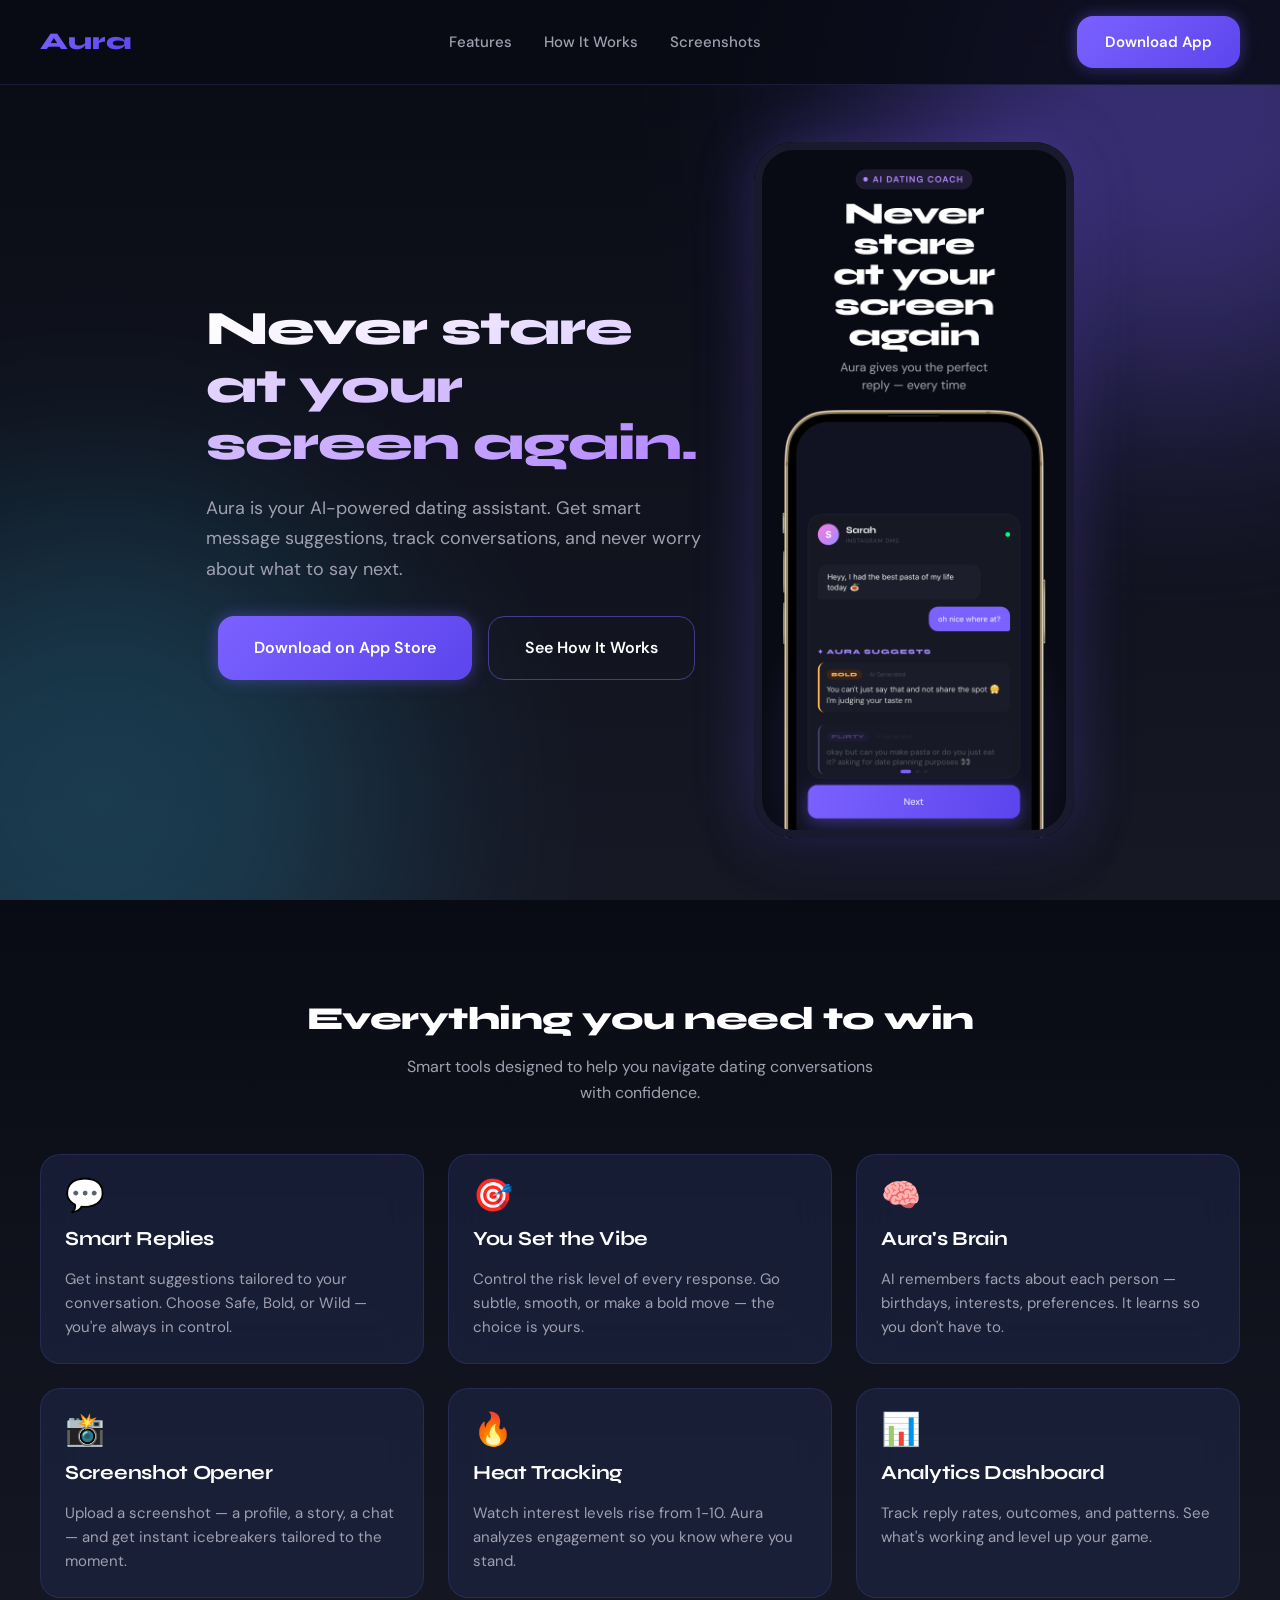
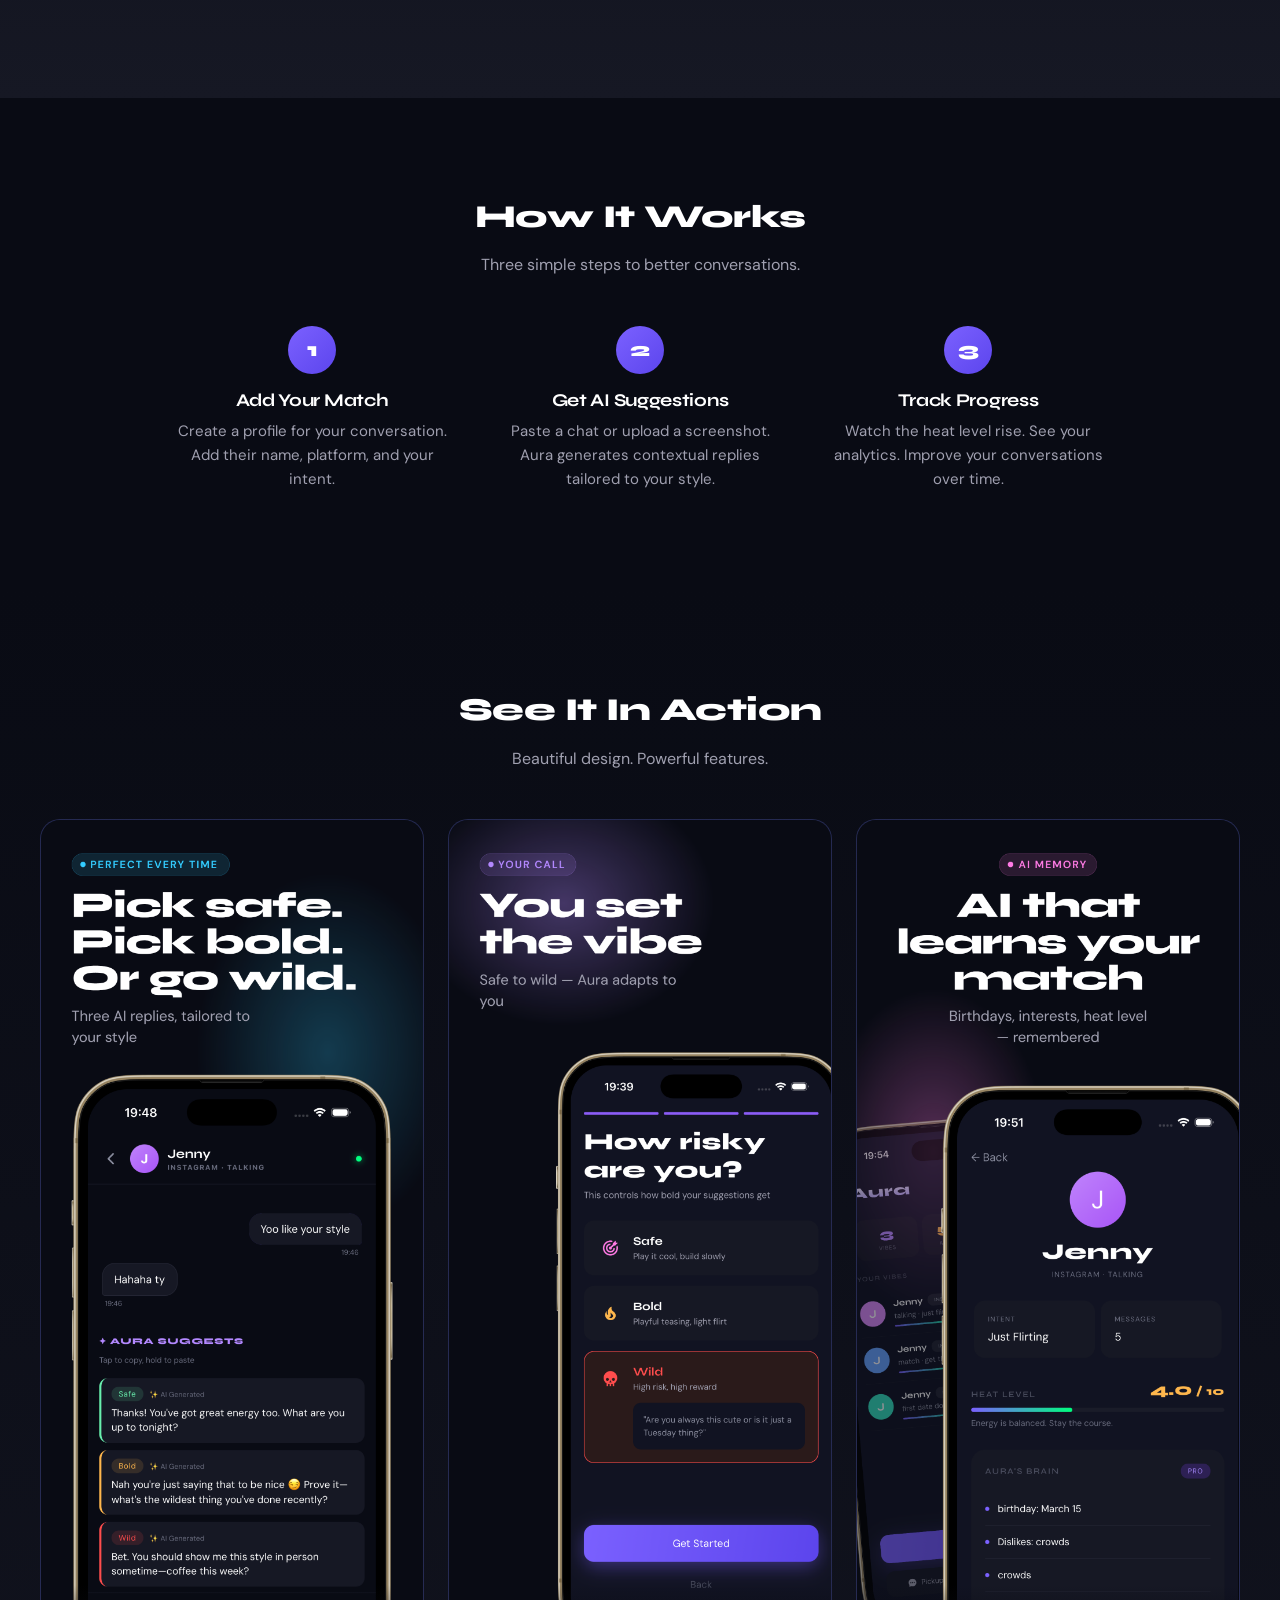
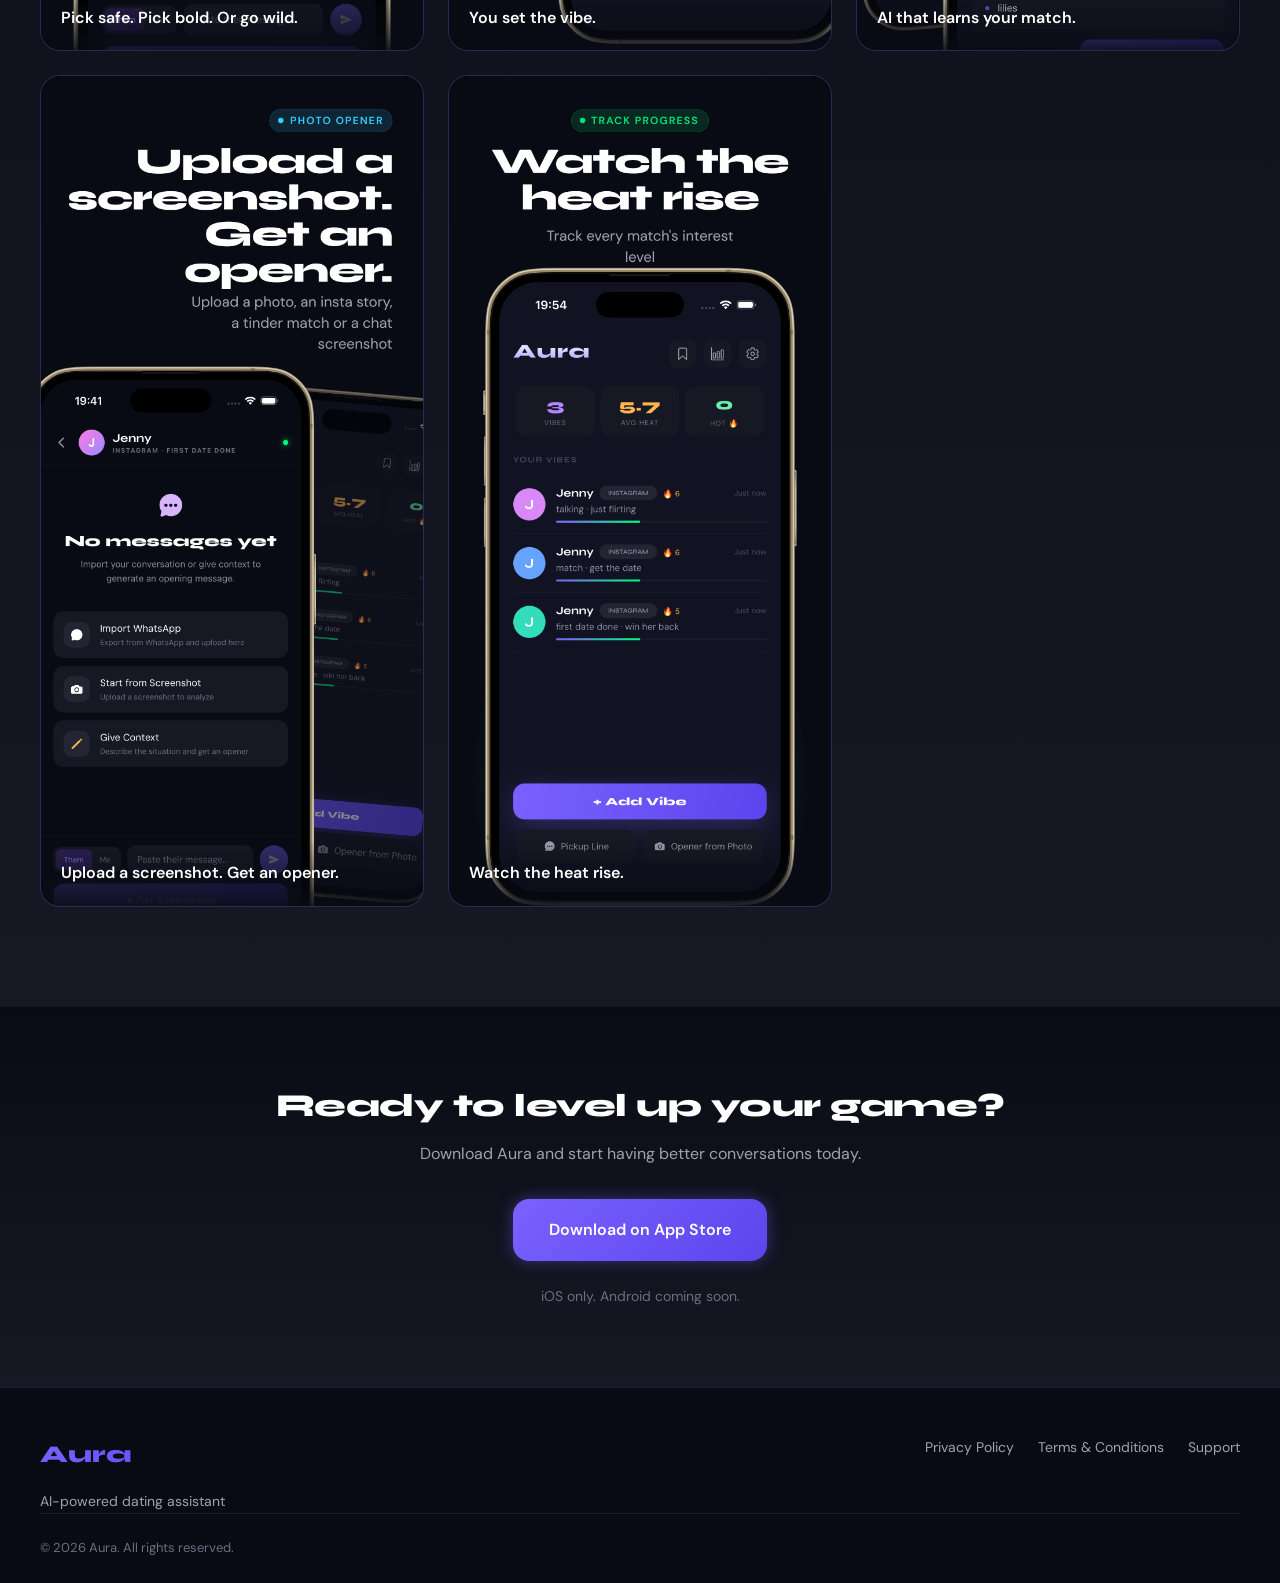
==== index.html @ 67057d3a "First commit" ====
<!DOCTYPE html>
<html lang="en">
<head>
  <meta charset="UTF-8">
  <meta name="viewport" content="width=device-width, initial-scale=1.0">
  <title>Aura - AI Dating Assistant | Never Stare at Your Screen Again</title>
  <meta name="description" content="Aura is your AI-powered dating assistant. Get smart message suggestions, track conversations, and never worry about what to say next.">
  <meta name="keywords" content="dating app, AI assistant, dating advice, conversation starter, pickup lines, dating coach">

  <!-- Open Graph -->
  <meta property="og:title" content="Aura - AI Dating Assistant">
  <meta property="og:description" content="AI-powered replies that keep the conversation going. Never stare at your screen again.">
  <meta property="og:image" content="screenshots/01-hero-1320x2868.png">
  <meta property="og:url" content="https://sir-olexander.github.io/Aura">
  <meta property="og:type" content="website">

  <!-- Twitter -->
  <meta name="twitter:card" content="summary_large_image">
  <meta name="twitter:title" content="Aura - AI Dating Assistant">
  <meta name="twitter:description" content="AI-powered replies that keep the conversation going.">
  <meta name="twitter:image" content="screenshots/01-hero-1320x2868.png">

  <!-- Favicon -->
  <link rel="icon" type="image/png" href="screenshots/01-hero-1320x2868.png">

  <!-- Fonts -->
  <link rel="preconnect" href="https://fonts.googleapis.com">
  <link rel="preconnect" href="https://fonts.gstatic.com" crossorigin>
  <link href="https://fonts.googleapis.com/css2?family=DM+Sans:opsz,wght@9..40,400;9..40,500;9..40,600;9..40,700&family=Syne:wght@400;500;600;700;800;900&display=swap" rel="stylesheet">

  <!-- Styles -->
  <link rel="stylesheet" href="css/styles.css">
</head>
<body>
  <!-- Navigation -->
  <nav class="nav">
    <div class="nav__container">
      <a href="index.html" class="nav__logo">Aura</a>
      <div class="nav__links">
        <a href="#features" class="nav__link">Features</a>
        <a href="#how-it-works" class="nav__link">How It Works</a>
        <a href="#gallery" class="nav__link">Screenshots</a>
      </div>
      <a href="#download" class="btn btn--primary nav__cta">Download App</a>
      <button class="nav__mobile-toggle" aria-label="Toggle menu">
        <span></span>
        <span></span>
        <span></span>
      </button>
    </div>
  </nav>

  <!-- Mobile Menu -->
  <div class="mobile-menu">
    <a href="#features" class="mobile-menu__link">Features</a>
    <a href="#how-it-works" class="mobile-menu__link">How It Works</a>
    <a href="#gallery" class="mobile-menu__link">Screenshots</a>
    <a href="#download" class="btn btn--primary">Download App</a>
  </div>

  <!-- Hero Section -->
  <section class="hero">
    <div class="hero__background">
      <div class="hero__gradient"></div>
      <div class="hero__glow hero__glow--primary"></div>
      <div class="hero__glow hero__glow--secondary"></div>
    </div>
    <div class="container hero__container">
      <div class="hero__content">
        <h1 class="h1 hero__title">
          <span class="text-gradient">Never stare at your screen again.</span>
        </h1>
        <p class="hero__subtitle">
          Aura is your AI-powered dating assistant. Get smart message suggestions, track conversations, and never worry about what to say next.
        </p>
        <div class="hero__ctas">
          <a href="#download" class="btn btn--primary btn--large">Download on App Store</a>
          <a href="#how-it-works" class="btn btn--secondary btn--large">See How It Works</a>
        </div>
      </div>
      <div class="hero__screenshot animate-on-scroll">
        <div class="hero__phone">
          <img src="screenshots/01-hero-1320x2868.png" alt="Aura App Screenshot" loading="eager">
        </div>
      </div>
    </div>
  </section>

  <!-- Features Section -->
  <section id="features" class="features section">
    <div class="container">
      <div class="features__header">
        <h2 class="h2 features__title">Everything you need to win</h2>
        <p class="features__subtitle">Smart tools designed to help you navigate dating conversations with confidence.</p>
      </div>
      <div class="features__grid">
        <article class="glass-card feature-card animate-on-scroll">
          <div class="feature-card__icon">💬</div>
          <h3 class="feature-card__title">Smart Replies</h3>
          <p class="feature-card__description">Get instant suggestions tailored to your conversation. Choose Safe, Bold, or Wild — you're always in control.</p>
        </article>
        <article class="glass-card feature-card animate-on-scroll">
          <div class="feature-card__icon">🎯</div>
          <h3 class="feature-card__title">You Set the Vibe</h3>
          <p class="feature-card__description">Control the risk level of every response. Go subtle, smooth, or make a bold move — the choice is yours.</p>
        </article>
        <article class="glass-card feature-card animate-on-scroll">
          <div class="feature-card__icon">🧠</div>
          <h3 class="feature-card__title">Aura's Brain</h3>
          <p class="feature-card__description">AI remembers facts about each person — birthdays, interests, preferences. It learns so you don't have to.</p>
        </article>
        <article class="glass-card feature-card animate-on-scroll">
          <div class="feature-card__icon">📸</div>
          <h3 class="feature-card__title">Screenshot Opener</h3>
          <p class="feature-card__description">Upload a screenshot — a profile, a story, a chat — and get instant icebreakers tailored to the moment.</p>
        </article>
        <article class="glass-card feature-card animate-on-scroll">
          <div class="feature-card__icon">🔥</div>
          <h3 class="feature-card__title">Heat Tracking</h3>
          <p class="feature-card__description">Watch interest levels rise from 1-10. Aura analyzes engagement so you know where you stand.</p>
        </article>
        <article class="glass-card feature-card animate-on-scroll">
          <div class="feature-card__icon">📊</div>
          <h3 class="feature-card__title">Analytics Dashboard</h3>
          <p class="feature-card__description">Track reply rates, outcomes, and patterns. See what's working and level up your game.</p>
        </article>
      </div>
    </div>
  </section>

  <!-- How It Works Section -->
  <section id="how-it-works" class="how-it-works section">
    <div class="container">
      <div class="how-it-works__header">
        <h2 class="h2">How It Works</h2>
        <p class="text-secondary mt-2">Three simple steps to better conversations.</p>
      </div>
      <div class="how-it-works__steps">
        <div class="how-it-works__step animate-on-scroll">
          <div class="how-it-works__number">1</div>
          <div class="how-it-works__content">
            <h3 class="how-it-works__step-title">Add Your Match</h3>
            <p class="how-it-works__step-description">Create a profile for your conversation. Add their name, platform, and your intent.</p>
          </div>
        </div>
        <div class="how-it-works__step animate-on-scroll">
          <div class="how-it-works__number">2</div>
          <div class="how-it-works__content">
            <h3 class="how-it-works__step-title">Get AI Suggestions</h3>
            <p class="how-it-works__step-description">Paste a chat or upload a screenshot. Aura generates contextual replies tailored to your style.</p>
          </div>
        </div>
        <div class="how-it-works__step animate-on-scroll">
          <div class="how-it-works__number">3</div>
          <div class="how-it-works__content">
            <h3 class="how-it-works__step-title">Track Progress</h3>
            <p class="how-it-works__step-description">Watch the heat level rise. See your analytics. Improve your conversations over time.</p>
          </div>
        </div>
      </div>
    </div>
  </section>

  <!-- Screenshot Gallery -->
  <section id="gallery" class="gallery section">
    <div class="container">
      <div class="gallery__header">
        <h2 class="h2">See It In Action</h2>
        <p class="text-secondary mt-2">Beautiful design. Powerful features.</p>
      </div>
      <div class="gallery__grid">
        <div class="gallery__item animate-on-scroll">
          <img src="screenshots/02-replies-1320x2868.png" alt="Smart Replies" class="gallery__image" loading="lazy">
          <div class="gallery__caption">
            <p class="gallery__caption-title">Pick safe. Pick bold. Or go wild.</p>
          </div>
        </div>
        <div class="gallery__item animate-on-scroll">
          <img src="screenshots/03-risk-1320x2868.png" alt="Risk Levels" class="gallery__image" loading="lazy">
          <div class="gallery__caption">
            <p class="gallery__caption-title">You set the vibe.</p>
          </div>
        </div>
        <div class="gallery__item animate-on-scroll">
          <img src="screenshots/04-brain-1320x2868.png" alt="Aura's Brain" class="gallery__image" loading="lazy">
          <div class="gallery__caption">
            <p class="gallery__caption-title">AI that learns your match.</p>
          </div>
        </div>
        <div class="gallery__item animate-on-scroll">
          <img src="screenshots/05-import-1320x2868.png" alt="Screenshot Import" class="gallery__image" loading="lazy">
          <div class="gallery__caption">
            <p class="gallery__caption-title">Upload a screenshot. Get an opener.</p>
          </div>
        </div>
        <div class="gallery__item animate-on-scroll">
          <img src="screenshots/06-dashboard-1320x2868.png" alt="Analytics Dashboard" class="gallery__image" loading="lazy">
          <div class="gallery__caption">
            <p class="gallery__caption-title">Watch the heat rise.</p>
          </div>
        </div>
      </div>
    </div>
  </section>

  <!-- CTA Section -->
  <section id="download" class="cta">
    <div class="container">
      <h2 class="h2 cta__title">Ready to level up your game?</h2>
      <p class="cta__subtitle">Download Aura and start having better conversations today.</p>
      <div class="cta__buttons">
        <a href="#" class="btn btn--primary btn--large">Download on App Store</a>
      </div>
      <p class="text-muted mt-3" style="font-size: 14px;">iOS only. Android coming soon.</p>
    </div>
  </section>

  <!-- Footer -->
  <footer class="footer">
    <div class="container">
      <div class="footer__content">
        <div class="footer__brand">
          <a href="index.html" class="footer__logo">Aura</a>
          <p class="footer__tagline">AI-powered dating assistant</p>
        </div>
        <div class="footer__links">
          <a href="privacy.html" class="footer__link">Privacy Policy</a>
          <a href="terms.html" class="footer__link">Terms & Conditions</a>
          <a href="mailto:support@aura.app" class="footer__link">Support</a>
        </div>
      </div>
      <div class="footer__bottom">
        <p class="footer__copyright">© 2026 Aura. All rights reserved.</p>
      </div>
    </div>
  </footer>

  <!-- JavaScript -->
  <script src="js/main.js"></script>
</body>
</html>
---- css/styles.css ----
/* Aura Landing Page - Design System */
/* Based on src/theme/theme.ts */

/* ========== CSS Variables ========== */
:root {
  /* Backgrounds */
  --color-bg: #090B14;
  --color-surface: #161824;
  --color-surface-solid: #161824;

  /* Primary */
  --color-primary: #7B61FF;
  --color-primary-light: #B388FF;
  --color-primary-dark: #5C45ED;

  /* Secondary */
  --color-secondary: #33CCFF;

  /* Status */
  --color-success: #00E676;
  --color-success-dark: #059669;
  --color-warning: #FFB74D;
  --color-danger: #FF4D4D;
  --color-pink: #FF7BE5;

  /* Text */
  --color-text: #FFFFFF;
  --color-text-secondary: #A0A0B0;
  --color-text-muted: #6B6E80;

  /* Borders */
  --color-border: rgba(130, 120, 255, 0.15);
  --color-border-active: rgba(123, 97, 255, 0.5);

  /* Gradients */
  --gradient-primary: linear-gradient(135deg, #7B61FF, #5C45ED);
  --gradient-accent: linear-gradient(135deg, #33CCFF, #7B61FF);
  --gradient-bg: linear-gradient(180deg, #090B14, #161824);

  /* Glassmorphism */
  --glass-bg: rgba(30, 40, 75, 0.55);
  --glass-border: rgba(130, 120, 255, 0.15);

  /* Effects */
  --glow-shadow: 0 0 20px rgba(168, 85, 247, 0.5);
  --border-radius-sm: 12px;
  --border-radius-standard: 16px;
  --border-radius-card: 20px;

  /* Typography */
  --font-headline: 'Syne', sans-serif;
  --font-body: 'DM Sans', sans-serif;

  /* Spacing */
  --container-max: 1200px;
  --container-padding: 20px;
}

/* ========== Reset & Base ========== */
*, *::before, *::after {
  box-sizing: border-box;
  margin: 0;
  padding: 0;
}

html {
  scroll-behavior: smooth;
}

body {
  font-family: var(--font-body);
  font-size: 16px;
  line-height: 1.6;
  color: var(--color-text);
  background: var(--color-bg);
  -webkit-font-smoothing: antialiased;
  -moz-osx-font-smoothing: grayscale;
}

img {
  max-width: 100%;
  height: auto;
  display: block;
}

a {
  color: inherit;
  text-decoration: none;
}

ul, ol {
  list-style: none;
}

/* ========== Typography ========== */
h1, h2, h3, h4, h5, h6 {
  font-family: var(--font-headline);
  font-weight: 800;
  line-height: 1.2;
}

.h1, h1 {
  font-size: clamp(32px, 6vw, 48px);
  font-weight: 900;
  letter-spacing: -1px;
}

.h2, h2 {
  font-size: clamp(24px, 4vw, 32px);
  letter-spacing: -0.5px;
}

.h3, h3 {
  font-size: clamp(20px, 3vw, 24px);
  font-weight: 700;
  letter-spacing: -0.3px;
}

.h4, h4 {
  font-size: 18px;
  font-weight: 700;
  letter-spacing: -0.2px;
}

.text-gradient {
  background: linear-gradient(135deg, var(--color-text), var(--color-primary-light));
  -webkit-background-clip: text;
  -webkit-text-fill-color: transparent;
  background-clip: text;
}

.text-secondary {
  color: var(--color-text-secondary);
}

.text-muted {
  color: var(--color-text-muted);
}

/* ========== Layout ========== */
.container {
  max-width: var(--container-max);
  margin: 0 auto;
  padding: 0 var(--container-padding);
}

.section {
  padding: 80px 0;
}

@media (min-width: 768px) {
  :root {
    --container-padding: 40px;
  }
  .section {
    padding: 100px 0;
  }
}

@media (min-width: 1280px) {
  :root {
    --container-max: 1400px;
  }
}

/* ========== Navigation ========== */
.nav {
  position: fixed;
  top: 0;
  left: 0;
  right: 0;
  z-index: 1000;
  background: rgba(9, 11, 20, 0.85);
  backdrop-filter: blur(20px);
  -webkit-backdrop-filter: blur(20px);
  border-bottom: 1px solid var(--color-border);
}

.nav__container {
  display: flex;
  align-items: center;
  justify-content: space-between;
  padding: 16px var(--container-padding);
  max-width: var(--container-max);
  margin: 0 auto;
}

.nav__logo {
  font-family: var(--font-headline);
  font-size: 24px;
  font-weight: 800;
  background: var(--gradient-primary);
  -webkit-background-clip: text;
  -webkit-text-fill-color: transparent;
  background-clip: text;
}

.nav__links {
  display: none;
  gap: 32px;
}

.nav__link {
  color: var(--color-text-secondary);
  font-size: 15px;
  font-weight: 500;
  transition: color 0.2s ease;
}

.nav__link:hover {
  color: var(--color-text);
}

.nav__cta {
  display: none;
}

.nav__mobile-toggle {
  display: flex;
  flex-direction: column;
  gap: 5px;
  background: none;
  border: none;
  cursor: pointer;
  padding: 8px;
}

.nav__mobile-toggle span {
  display: block;
  width: 24px;
  height: 2px;
  background: var(--color-text);
  transition: transform 0.2s ease, opacity 0.2s ease;
}

.nav__mobile-toggle.active span:nth-child(1) {
  transform: translateY(7px) rotate(45deg);
}

.nav__mobile-toggle.active span:nth-child(2) {
  opacity: 0;
}

.nav__mobile-toggle.active span:nth-child(3) {
  transform: translateY(-7px) rotate(-45deg);
}

/* Mobile menu */
.mobile-menu {
  position: fixed;
  top: 60px;
  left: 0;
  right: 0;
  bottom: 0;
  background: var(--color-bg);
  padding: 24px;
  display: none;
  flex-direction: column;
  gap: 24px;
  z-index: 999;
}

.mobile-menu.active {
  display: flex;
}

.mobile-menu__link {
  font-size: 18px;
  color: var(--color-text-secondary);
  padding: 12px 0;
  border-bottom: 1px solid var(--color-border);
}

@media (min-width: 768px) {
  .nav__links {
    display: flex;
  }
  .nav__cta {
    display: block;
  }
  .nav__mobile-toggle {
    display: none;
  }
}

/* ========== Buttons ========== */
.btn {
  display: inline-flex;
  align-items: center;
  justify-content: center;
  gap: 8px;
  padding: 14px 28px;
  font-family: var(--font-body);
  font-size: 15px;
  font-weight: 600;
  border-radius: var(--border-radius-standard);
  border: none;
  cursor: pointer;
  transition: transform 0.2s ease, box-shadow 0.2s ease;
  text-decoration: none;
}

.btn:active {
  transform: scale(0.97);
}

.btn--primary {
  background: var(--gradient-primary);
  color: var(--color-text);
  box-shadow: 0 0 16px rgba(123, 97, 255, 0.4);
}

.btn--primary:hover {
  box-shadow: 0 0 24px rgba(123, 97, 255, 0.6);
  transform: translateY(-2px);
}

.btn--secondary {
  background: transparent;
  color: var(--color-text);
  border: 1px solid var(--color-border-active);
}

.btn--secondary:hover {
  background: rgba(123, 97, 255, 0.1);
  border-color: var(--color-primary);
}

.btn--large {
  padding: 18px 36px;
  font-size: 16px;
}

/* ========== Glass Card ========== */
.glass-card {
  background: var(--glass-bg);
  border: 1px solid var(--glass-border);
  border-radius: var(--border-radius-card);
  backdrop-filter: blur(20px);
  -webkit-backdrop-filter: blur(20px);
  padding: 24px;
  transition: transform 0.2s ease, border-color 0.2s ease;
}

.glass-card:hover {
  border-color: rgba(160, 120, 255, 0.3);
  transform: translateY(-4px);
}

.glass-card--elevated {
  border-color: rgba(160, 120, 255, 0.5);
  background: rgba(30, 40, 75, 0.08);
}

.glass-card--highlighted {
  border-color: rgba(168, 85, 247, 0.35);
  background: rgba(30, 40, 75, 0.1);
  box-shadow: 0 4px 16px rgba(168, 85, 247, 0.15);
}

/* ========== Hero Section ========== */
.hero {
  position: relative;
  min-height: 100vh;
  display: flex;
  align-items: center;
  padding-top: 80px;
  overflow: hidden;
}

.hero__background {
  position: absolute;
  inset: 0;
  z-index: -1;
}

.hero__gradient {
  position: absolute;
  inset: 0;
  background: var(--gradient-bg);
}

.hero__glow {
  position: absolute;
  width: 600px;
  height: 600px;
  border-radius: 50%;
  filter: blur(120px);
  opacity: 0.4;
}

.hero__glow--primary {
  background: var(--color-primary);
  top: -200px;
  right: -200px;
}

.hero__glow--secondary {
  background: var(--color-secondary);
  bottom: -200px;
  left: -200px;
  opacity: 0.2;
}

.hero__container {
  display: flex;
  flex-direction: column;
  align-items: center;
  gap: 48px;
  text-align: center;
}

.hero__content {
  max-width: 600px;
}

.hero__title {
  margin-bottom: 20px;
}

.hero__subtitle {
  font-size: 18px;
  color: var(--color-text-secondary);
  margin-bottom: 32px;
  line-height: 1.7;
}

.hero__ctas {
  display: flex;
  flex-direction: column;
  gap: 16px;
}

.hero__screenshot {
  position: relative;
  max-width: 280px;
}

.hero__phone {
  position: relative;
  border-radius: 40px;
  overflow: hidden;
  box-shadow:
    0 0 60px rgba(123, 97, 255, 0.3),
    0 25px 50px -12px rgba(0, 0, 0, 0.5);
}

.hero__phone::before {
  content: '';
  position: absolute;
  inset: 0;
  border: 8px solid #1a1a2e;
  border-radius: 40px;
  pointer-events: none;
  z-index: 10;
}

.hero__phone img {
  width: 100%;
  display: block;
}

@media (min-width: 768px) {
  .hero__ctas {
    flex-direction: row;
    justify-content: center;
  }
}

@media (min-width: 1024px) {
  .hero__container {
    flex-direction: row;
    text-align: left;
    justify-content: space-between;
  }
  .hero__content {
    max-width: 500px;
  }
  .hero__screenshot {
    max-width: 320px;
    flex-shrink: 0;
  }
}

/* ========== Features Section ========== */
.features {
  background: var(--gradient-bg);
}

.features__header {
  text-align: center;
  margin-bottom: 48px;
}

.features__title {
  margin-bottom: 16px;
}

.features__subtitle {
  color: var(--color-text-secondary);
  max-width: 500px;
  margin: 0 auto;
}

.features__grid {
  display: grid;
  grid-template-columns: 1fr;
  gap: 20px;
}

@media (min-width: 640px) {
  .features__grid {
    grid-template-columns: repeat(2, 1fr);
  }
}

@media (min-width: 1024px) {
  .features__grid {
    grid-template-columns: repeat(3, 1fr);
    gap: 24px;
  }
}

.feature-card {
  display: flex;
  flex-direction: column;
  gap: 16px;
}

.feature-card__icon {
  font-size: 32px;
  line-height: 1;
}

.feature-card__title {
  font-size: 20px;
  font-weight: 700;
}

.feature-card__description {
  color: var(--color-text-secondary);
  font-size: 15px;
  line-height: 1.6;
}

/* ========== How It Works Section ========== */
.how-it-works {
  background: var(--color-bg);
}

.how-it-works__header {
  text-align: center;
  margin-bottom: 48px;
}

.how-it-works__steps {
  display: flex;
  flex-direction: column;
  gap: 32px;
}

.how-it-works__step {
  display: flex;
  flex-direction: column;
  align-items: center;
  text-align: center;
  gap: 16px;
}

.how-it-works__number {
  width: 48px;
  height: 48px;
  display: flex;
  align-items: center;
  justify-content: center;
  font-family: var(--font-headline);
  font-size: 20px;
  font-weight: 800;
  background: var(--gradient-primary);
  border-radius: 50%;
  flex-shrink: 0;
}

.how-it-works__content {
  max-width: 300px;
}

.how-it-works__step-title {
  font-size: 18px;
  margin-bottom: 8px;
}

.how-it-works__step-description {
  color: var(--color-text-secondary);
  font-size: 15px;
}

@media (min-width: 768px) {
  .how-it-works__steps {
    flex-direction: row;
    justify-content: center;
    gap: 48px;
  }
  .how-it-works__step {
    max-width: 280px;
  }
}

/* ========== Screenshot Gallery ========== */
.gallery {
  background: linear-gradient(180deg, var(--color-bg) 0%, var(--color-surface) 100%);
}

.gallery__header {
  text-align: center;
  margin-bottom: 48px;
}

.gallery__grid {
  display: grid;
  grid-template-columns: 1fr;
  gap: 24px;
}

.gallery__item {
  position: relative;
  border-radius: var(--border-radius-card);
  overflow: hidden;
  background: var(--glass-bg);
  border: 1px solid var(--color-border);
  transition: transform 0.3s ease, box-shadow 0.3s ease;
}

.gallery__item:hover {
  transform: translateY(-8px);
  box-shadow: 0 20px 40px rgba(123, 97, 255, 0.2);
}

.gallery__image {
  width: 100%;
  display: block;
}

.gallery__caption {
  position: absolute;
  bottom: 0;
  left: 0;
  right: 0;
  padding: 20px;
  background: linear-gradient(transparent, rgba(9, 11, 20, 0.9));
}

.gallery__caption-title {
  font-size: 16px;
  font-weight: 600;
}

@media (min-width: 640px) {
  .gallery__grid {
    grid-template-columns: repeat(2, 1fr);
  }
}

@media (min-width: 1024px) {
  .gallery__grid {
    grid-template-columns: repeat(3, 1fr);
  }
}

/* ========== Pricing Section ========== */
.pricing {
  background: var(--color-surface);
}

.pricing__header {
  text-align: center;
  margin-bottom: 48px;
}

.pricing__cards {
  display: grid;
  grid-template-columns: 1fr;
  gap: 24px;
  max-width: 800px;
  margin: 0 auto;
}

.pricing-card {
  position: relative;
  padding: 32px;
}

.pricing-card--featured {
  border-color: var(--color-primary);
}

.pricing-card__badge {
  position: absolute;
  top: -12px;
  left: 50%;
  transform: translateX(-50%);
  background: var(--gradient-primary);
  padding: 4px 16px;
  border-radius: 20px;
  font-size: 12px;
  font-weight: 600;
  text-transform: uppercase;
  letter-spacing: 0.5px;
}

.pricing-card__title {
  font-size: 24px;
  margin-bottom: 8px;
}

.pricing-card__price {
  font-family: var(--font-headline);
  font-size: 36px;
  font-weight: 800;
  margin-bottom: 24px;
}

.pricing-card__price span {
  font-size: 16px;
  font-weight: 400;
  color: var(--color-text-secondary);
}

.pricing-card__features {
  display: flex;
  flex-direction: column;
  gap: 12px;
  margin-bottom: 24px;
}

.pricing-card__feature {
  display: flex;
  align-items: center;
  gap: 12px;
  color: var(--color-text-secondary);
}

.pricing-card__feature::before {
  content: '✓';
  color: var(--color-success);
  font-weight: 600;
}

@media (min-width: 768px) {
  .pricing__cards {
    grid-template-columns: repeat(2, 1fr);
  }
}

/* ========== CTA Section ========== */
.cta {
  text-align: center;
  padding: 80px 0;
  background: var(--gradient-bg);
}

.cta__title {
  margin-bottom: 16px;
}

.cta__subtitle {
  color: var(--color-text-secondary);
  margin-bottom: 32px;
  max-width: 500px;
  margin-left: auto;
  margin-right: auto;
}

.cta__buttons {
  display: flex;
  flex-direction: column;
  align-items: center;
  gap: 16px;
}

@media (min-width: 480px) {
  .cta__buttons {
    flex-direction: row;
    justify-content: center;
  }
}

/* ========== Footer ========== */
.footer {
  background: var(--color-bg);
  border-top: 1px solid var(--color-border);
  padding: 48px 0 24px;
}

.footer__content {
  display: flex;
  flex-direction: column;
  gap: 32px;
}

.footer__brand {
  display: flex;
  flex-direction: column;
  gap: 16px;
}

.footer__logo {
  font-family: var(--font-headline);
  font-size: 24px;
  font-weight: 800;
  background: var(--gradient-primary);
  -webkit-background-clip: text;
  -webkit-text-fill-color: transparent;
  background-clip: text;
}

.footer__tagline {
  color: var(--color-text-secondary);
  font-size: 14px;
}

.footer__links {
  display: flex;
  flex-wrap: wrap;
  gap: 24px;
}

.footer__link {
  color: var(--color-text-secondary);
  font-size: 14px;
  transition: color 0.2s ease;
}

.footer__link:hover {
  color: var(--color-text);
}

.footer__bottom {
  display: flex;
  flex-direction: column;
  gap: 16px;
  padding-top: 24px;
  border-top: 1px solid var(--color-border);
}

.footer__copyright {
  color: var(--color-text-muted);
  font-size: 13px;
}

@media (min-width: 768px) {
  .footer__content {
    flex-direction: row;
    justify-content: space-between;
    align-items: flex-start;
  }
  .footer__bottom {
    flex-direction: row;
    justify-content: space-between;
    align-items: center;
  }
}

/* ========== Legal Pages ========== */
.legal {
  padding-top: 120px;
}

.legal__header {
  text-align: center;
  margin-bottom: 48px;
}

.legal__title {
  margin-bottom: 16px;
}

.legal__updated {
  color: var(--color-text-muted);
  font-size: 14px;
}

.legal__content {
  max-width: 800px;
  margin: 0 auto;
}

.legal__section {
  margin-bottom: 32px;
}

.legal__section-title {
  font-size: 20px;
  margin-bottom: 16px;
}

.legal__text {
  color: var(--color-text-secondary);
  line-height: 1.8;
  margin-bottom: 16px;
}

.legal__list {
  list-style: disc;
  padding-left: 24px;
  margin-bottom: 16px;
}

.legal__list li {
  color: var(--color-text-secondary);
  margin-bottom: 8px;
  line-height: 1.6;
}

/* ========== Animations ========== */
@keyframes fadeInUp {
  from {
    opacity: 0;
    transform: translateY(20px);
  }
  to {
    opacity: 1;
    transform: translateY(0);
  }
}

@keyframes pulseGlow {
  0%, 100% {
    box-shadow: 0 0 20px rgba(123, 97, 255, 0.4);
  }
  50% {
    box-shadow: 0 0 40px rgba(123, 97, 255, 0.6);
  }
}

.animate-in {
  animation: fadeInUp 0.6s ease forwards;
}

.animate-delay-1 { animation-delay: 0.1s; }
.animate-delay-2 { animation-delay: 0.2s; }
.animate-delay-3 { animation-delay: 0.3s; }
.animate-delay-4 { animation-delay: 0.4s; }
.animate-delay-5 { animation-delay: 0.5s; }

/* Elements with this class start invisible for scroll animation */
.animate-on-scroll {
  opacity: 0;
  transform: translateY(20px);
  transition: opacity 0.6s ease, transform 0.6s ease;
}

.animate-on-scroll.visible {
  opacity: 1;
  transform: translateY(0);
}

/* ========== Utility Classes ========== */
.text-center { text-align: center; }
.text-left { text-align: left; }
.text-right { text-align: right; }

.mt-1 { margin-top: 8px; }
.mt-2 { margin-top: 16px; }
.mt-3 { margin-top: 24px; }
.mt-4 { margin-top: 32px; }

.mb-1 { margin-bottom: 8px; }
.mb-2 { margin-bottom: 16px; }
.mb-3 { margin-bottom: 24px; }
.mb-4 { margin-bottom: 32px; }

.hidden { display: none !important; }

@media (min-width: 768px) {
  .md-hidden { display: none !important; }
  .md-block { display: block !important; }
}
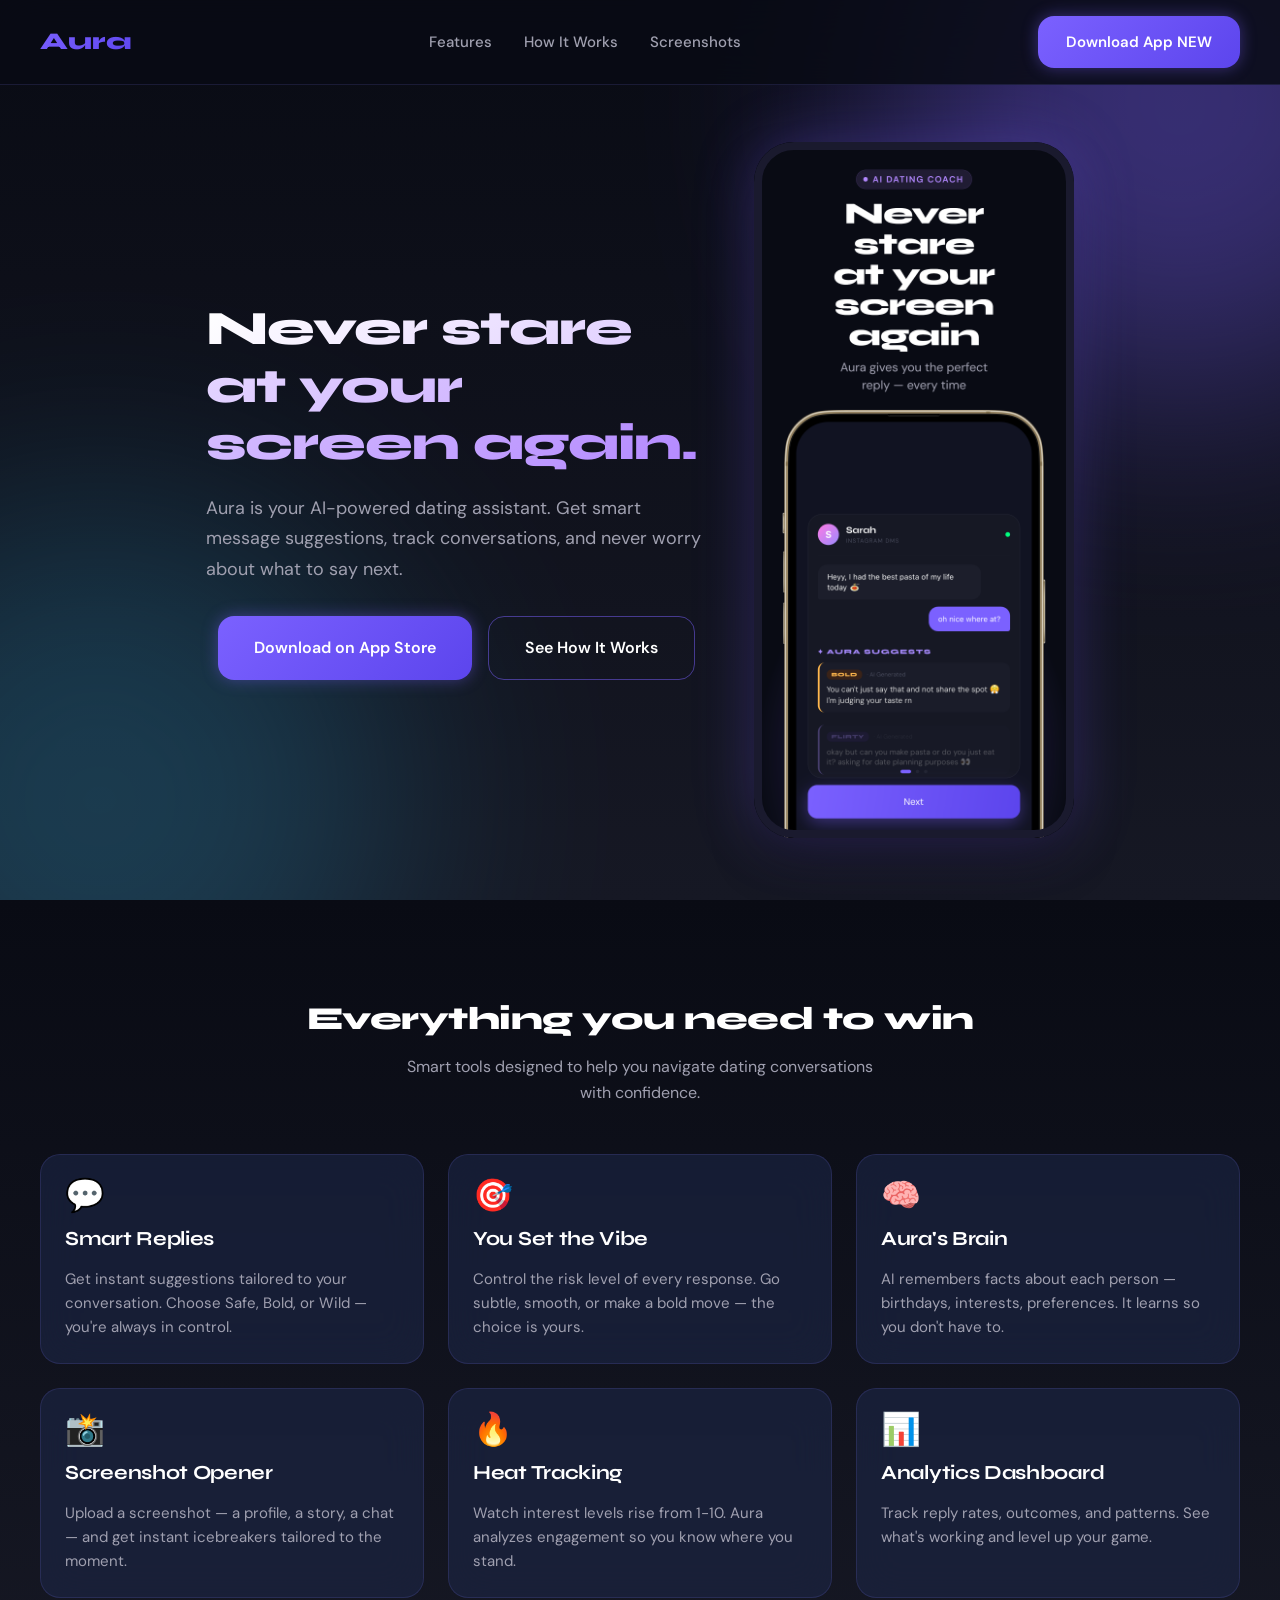
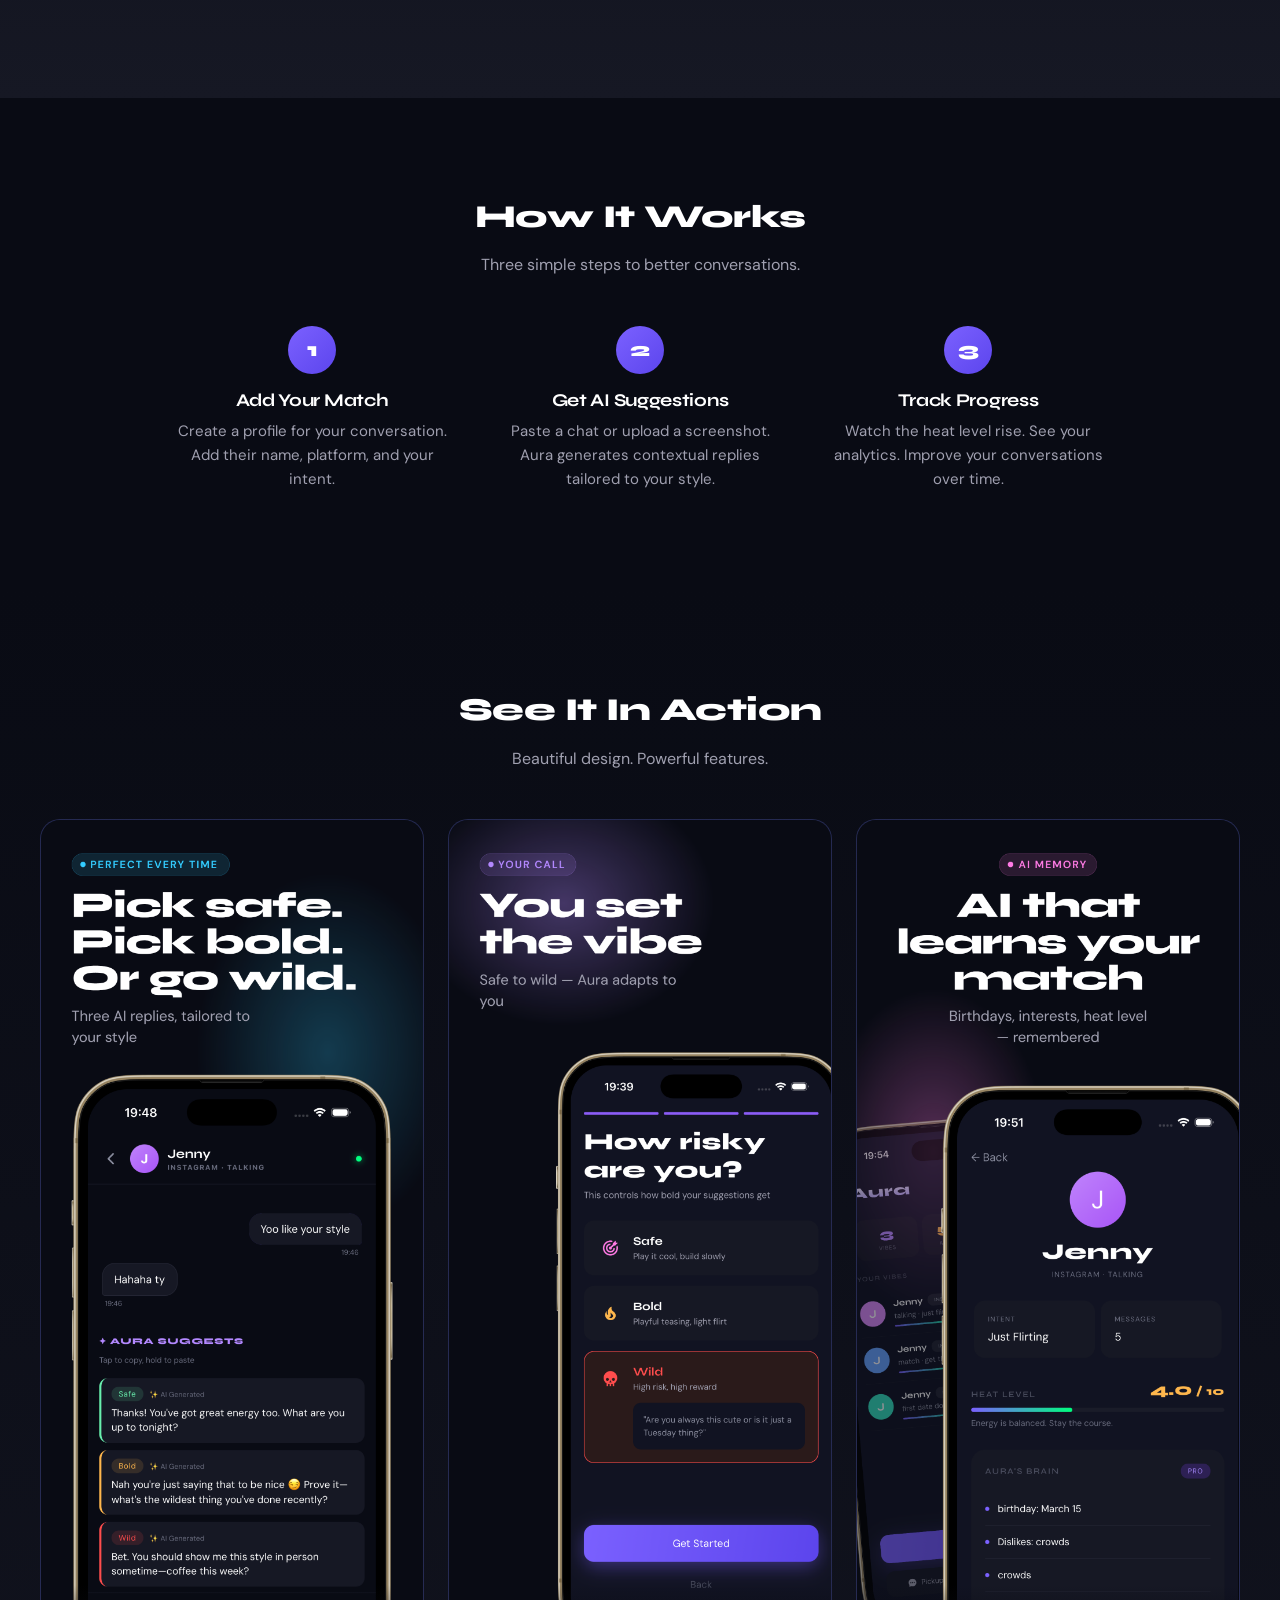
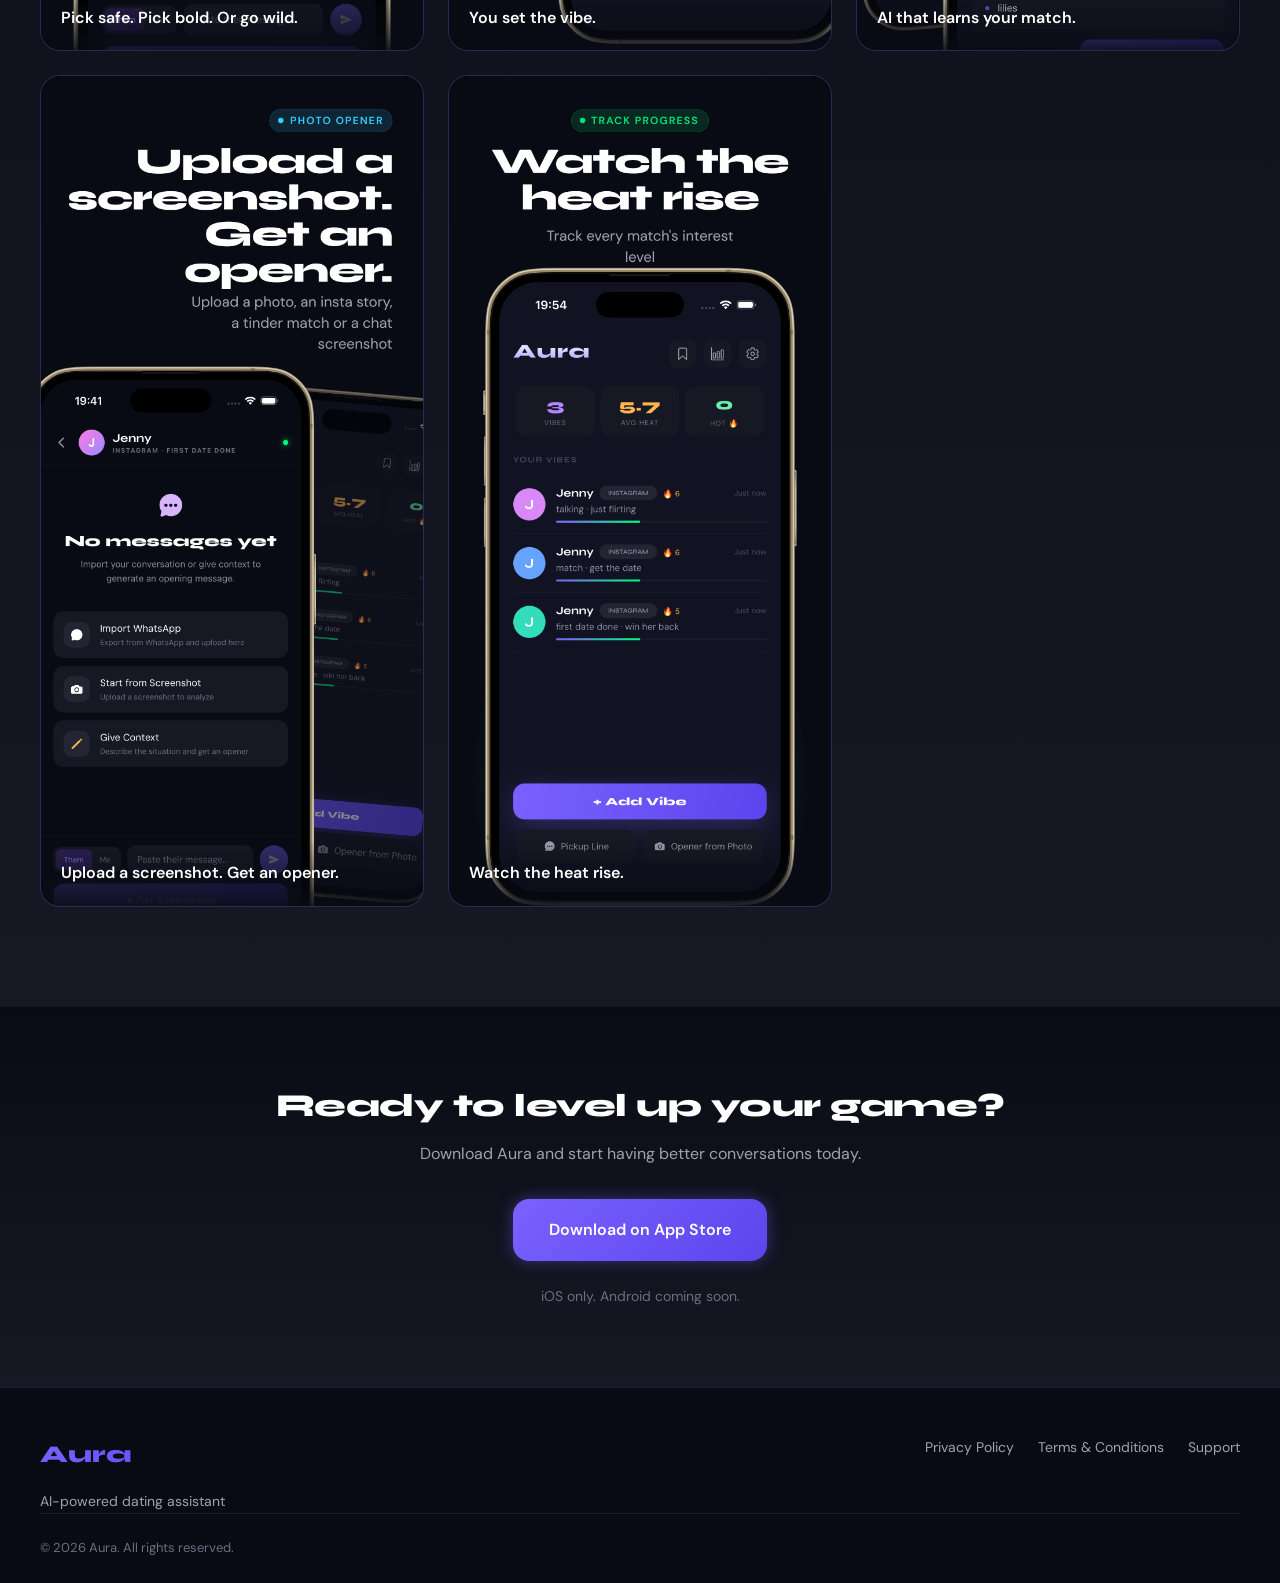
==== commit 3a6772cf: "Update index.html" ====
--- a/index.html
+++ b/index.html
@@ -41,7 +41,7 @@
         <a href="#how-it-works" class="nav__link">How It Works</a>
         <a href="#gallery" class="nav__link">Screenshots</a>
       </div>
-      <a href="#download" class="btn btn--primary nav__cta">Download App</a>
+      <a href="https://apps.apple.com/us/app/aura-your-ai-wingman/id6761077326" class="btn btn--primary nav__cta">Download App NEW</a>
       <button class="nav__mobile-toggle" aria-label="Toggle menu">
         <span></span>
         <span></span>
@@ -55,7 +55,7 @@
     <a href="#features" class="mobile-menu__link">Features</a>
     <a href="#how-it-works" class="mobile-menu__link">How It Works</a>
     <a href="#gallery" class="mobile-menu__link">Screenshots</a>
-    <a href="#download" class="btn btn--primary">Download App</a>
+    <a href="https://apps.apple.com/us/app/aura-your-ai-wingman/id6761077326" class="btn btn--primary">Download App</a>
   </div>
 
   <!-- Hero Section -->
@@ -74,7 +74,7 @@
           Aura is your AI-powered dating assistant. Get smart message suggestions, track conversations, and never worry about what to say next.
         </p>
         <div class="hero__ctas">
-          <a href="#download" class="btn btn--primary btn--large">Download on App Store</a>
+          <a href="https://apps.apple.com/us/app/aura-your-ai-wingman/id6761077326" class="btn btn--primary btn--large">Download on App Store</a>
           <a href="#how-it-works" class="btn btn--secondary btn--large">See How It Works</a>
         </div>
       </div>
@@ -209,7 +209,7 @@
       <h2 class="h2 cta__title">Ready to level up your game?</h2>
       <p class="cta__subtitle">Download Aura and start having better conversations today.</p>
       <div class="cta__buttons">
-        <a href="#" class="btn btn--primary btn--large">Download on App Store</a>
+        <a href="https://apps.apple.com/us/app/aura-your-ai-wingman/id6761077326" class="btn btn--primary btn--large">Download on App Store</a>
       </div>
       <p class="text-muted mt-3" style="font-size: 14px;">iOS only. Android coming soon.</p>
     </div>
@@ -226,7 +226,7 @@
         <div class="footer__links">
           <a href="privacy.html" class="footer__link">Privacy Policy</a>
           <a href="terms.html" class="footer__link">Terms & Conditions</a>
-          <a href="mailto:support@aura.app" class="footer__link">Support</a>
+          <a href="mailto:sir.olexander@gmail.com" class="footer__link">Support</a>
         </div>
       </div>
       <div class="footer__bottom">
@@ -238,4 +238,4 @@
   <!-- JavaScript -->
   <script src="js/main.js"></script>
 </body>
-</html>+</html>
